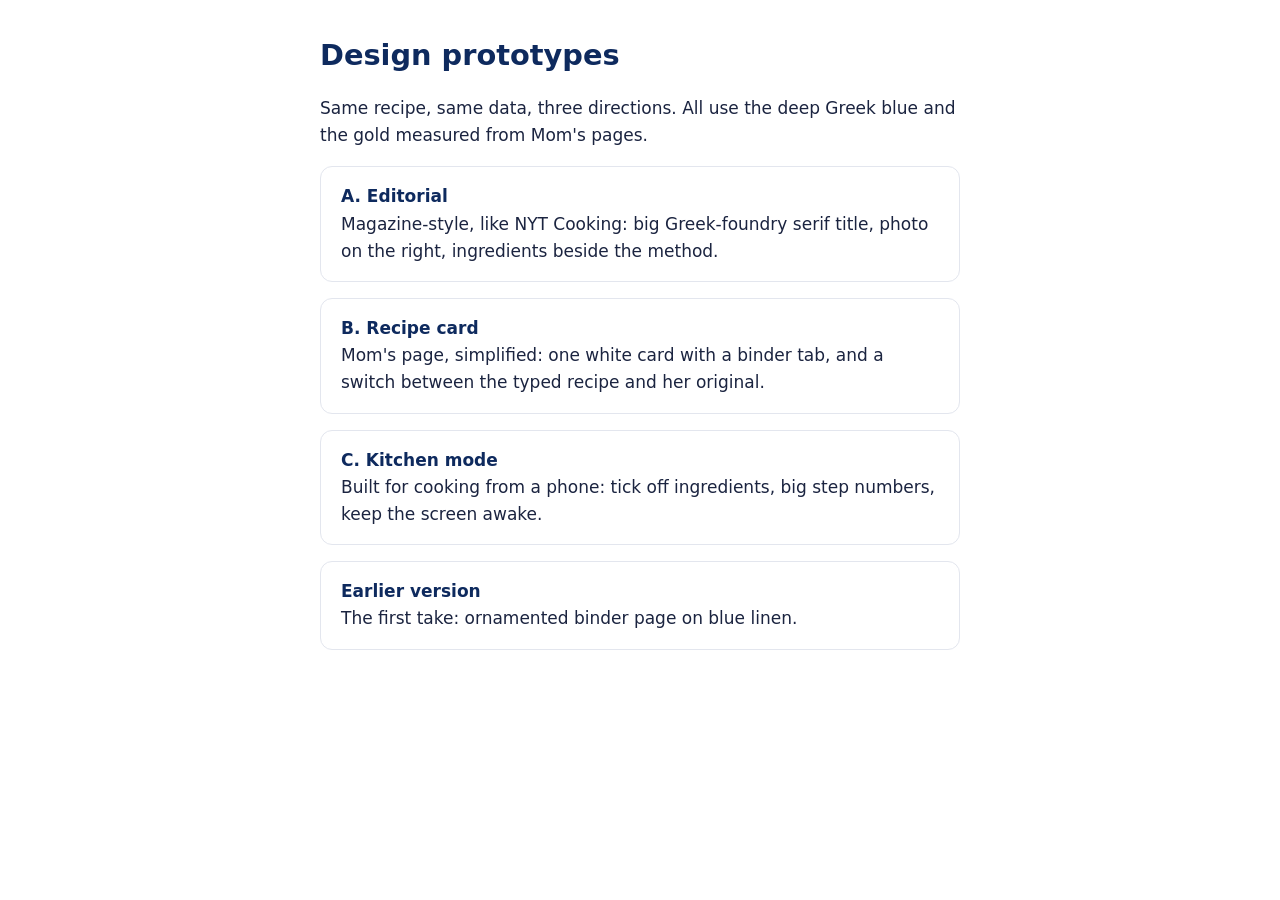
==== site/prototypes/index.html @ d42afefd "Proof-of-concept recipe page, design prototypes and initial design Co-Authored-By: Claude Opus 5.5 <" ====
<!doctype html>
<html lang="en">
<head>
  <meta charset="utf-8">
  <meta name="viewport" content="width=device-width, initial-scale=1">
  <title>Design prototypes | Karatassos Family Recipes</title>
  <link rel="stylesheet" href="base.css">
  <style>
    body { font: 1.0625rem/1.6 system-ui, sans-serif; padding: 2rem 1rem; }
    main { max-width: 40rem; margin: 0 auto; }
    h1 { color: var(--aegean); font-size: 1.8rem; margin: 0 0 0.5rem; }
    ul { padding: 0; list-style: none; display: grid; gap: 1rem; }
    li a { display: block; padding: 1rem 1.25rem; border: 1px solid var(--line); border-radius: 12px; text-decoration: none; color: var(--ink); }
    li a:hover { border-color: var(--aegean); }
    li strong { color: var(--aegean); display: block; }
  </style>
</head>
<body>
  <main>
    <h1>Design prototypes</h1>
    <p>Same recipe, same data, three directions. All use the deep Greek blue and the gold measured from Mom's pages.</p>
    <ul>
      <li><a href="editorial.html"><strong>A. Editorial</strong>Magazine-style, like NYT Cooking: big Greek-foundry serif title, photo on the right, ingredients beside the method.</a></li>
      <li><a href="card.html"><strong>B. Recipe card</strong>Mom's page, simplified: one white card with a binder tab, and a switch between the typed recipe and her original.</a></li>
      <li><a href="kitchen.html"><strong>C. Kitchen mode</strong>Built for cooking from a phone: tick off ingredients, big step numbers, keep the screen awake.</a></li>
      <li><a href="../recipe.html?r=tzatziki"><strong>Earlier version</strong>The first take: ornamented binder page on blue linen.</a></li>
    </ul>
  </main>
</body>
</html>
---- site/prototypes/base.css ----
/* Shared by all three prototypes: palette, dialog, upload list, printing. */
:root {
  --aegean: #0e2a5e;   /* deep Greek blue */
  --royal: #14347a;
  --gold: #b48e67;     /* measured from Mom's printed pages; decoration only on white */
  --gold-ink: #8a6430; /* gold that passes contrast for small text on white */
  --ink: #1b2440;
  --muted: #5b6275;
  --line: #e3e6ee;
}

*, *::before, *::after { box-sizing: border-box; }
body { margin: 0; color: var(--ink); -webkit-font-smoothing: antialiased; }
img { display: block; max-width: 100%; height: auto; }
:focus-visible { outline: 3px solid var(--royal); outline-offset: 3px; }
a { color: var(--royal); }

/* Original-page viewer */
.original-dialog { width: min(100% - 2rem, 46rem); max-height: calc(100vh - 2rem); padding: 0; border: 0; border-radius: 12px; }
.original-dialog::backdrop { background: rgba(8, 20, 46, 0.75); }
.original-dialog form { position: sticky; top: 0; display: flex; justify-content: space-between; align-items: center; padding: 0.75rem 1rem; background: #fff; border-bottom: 1px solid var(--line); }
.original-dialog h2 { margin: 0; font-size: 1.1rem; }
.original-dialog .pages { padding: 1rem; display: grid; gap: 1rem; }

/* Upload list (filled by ../js/upload.js) */
.dropzone input { position: absolute; width: 1px; height: 1px; opacity: 0; }
.dropzone:focus-within { outline: 3px solid var(--royal); outline-offset: 3px; }
.upload-queue { list-style: none; margin: 1rem 0 0; padding: 0; display: grid; gap: 0.5rem; }
.queued { display: flex; gap: 0.75rem; align-items: center; padding: 0.5rem 0.75rem; border-radius: 8px; background: #f3f5f9; line-height: 1.4; }
.queued img { width: 56px; height: 56px; object-fit: cover; border-radius: 6px; flex: none; }
.queued div { display: grid; }
.queued strong { overflow-wrap: anywhere; }
.queued.rejected { box-shadow: inset 4px 0 #c2410c; }
.queued.ok { box-shadow: inset 4px 0 var(--gold); }

.print-original { display: none; }

@media (prefers-reduced-motion: reduce) { * { transition: none !important; } }

@media print {
  @page { margin: 0.5in; }
  .no-print, .original-dialog { display: none !important; }
  .printing-original body > :not(.print-original) { display: none !important; }
  .printing-original .print-original { display: block; }
  .printing-original .print-original img { width: 100%; height: 9.8in; object-fit: contain; break-after: page; }
}
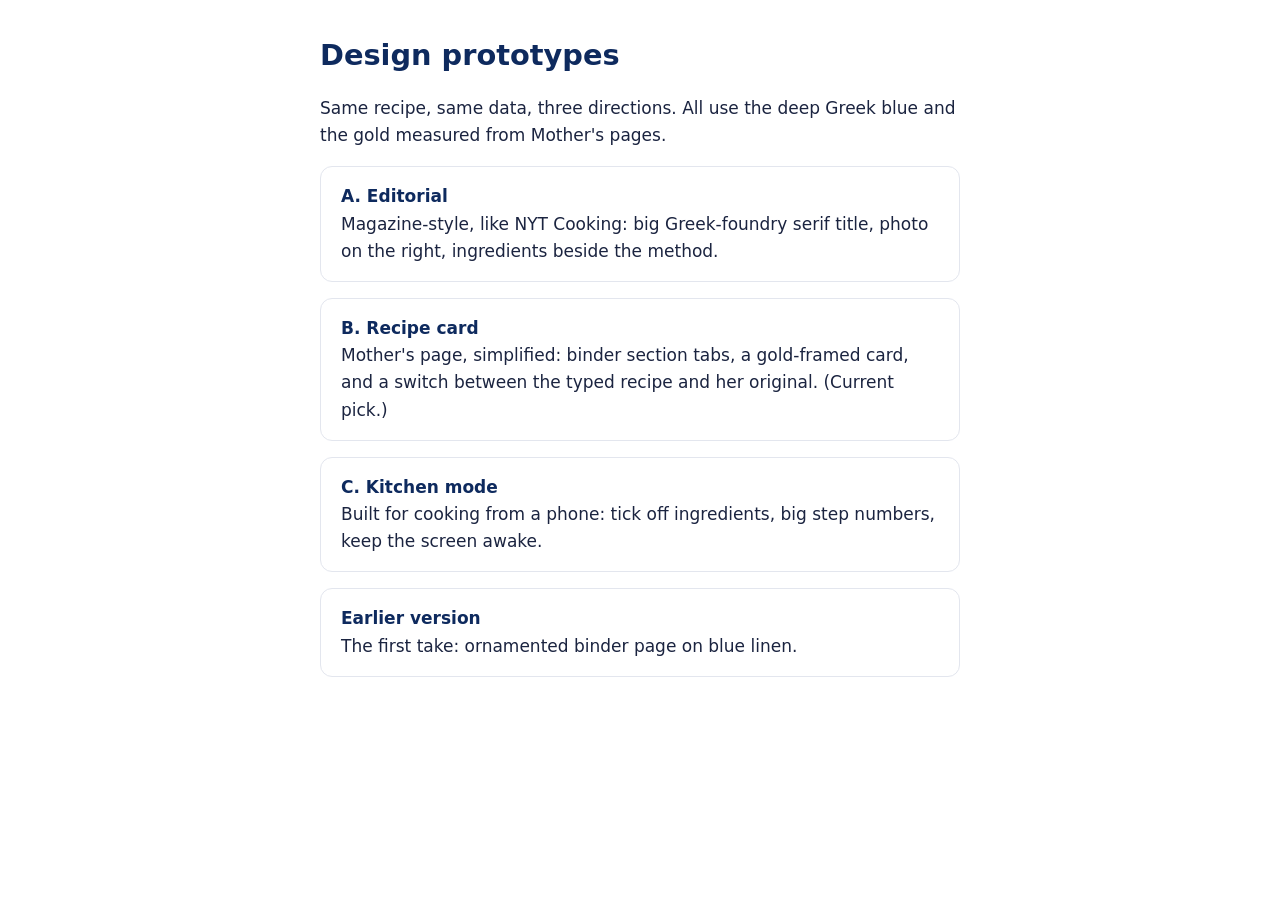
==== commit 2704cf45: "Recipe card prototype: brand header, binder section tabs, gold embellishments, 'Mother' label Co-Aut" ====
--- a/site/prototypes/index.html
+++ b/site/prototypes/index.html
@@ -18,10 +18,10 @@
 <body>
   <main>
     <h1>Design prototypes</h1>
-    <p>Same recipe, same data, three directions. All use the deep Greek blue and the gold measured from Mom's pages.</p>
+    <p>Same recipe, same data, three directions. All use the deep Greek blue and the gold measured from Mother's pages.</p>
     <ul>
       <li><a href="editorial.html"><strong>A. Editorial</strong>Magazine-style, like NYT Cooking: big Greek-foundry serif title, photo on the right, ingredients beside the method.</a></li>
-      <li><a href="card.html"><strong>B. Recipe card</strong>Mom's page, simplified: one white card with a binder tab, and a switch between the typed recipe and her original.</a></li>
+      <li><a href="card.html"><strong>B. Recipe card</strong>Mother's page, simplified: binder section tabs, a gold-framed card, and a switch between the typed recipe and her original. (Current pick.)</a></li>
       <li><a href="kitchen.html"><strong>C. Kitchen mode</strong>Built for cooking from a phone: tick off ingredients, big step numbers, keep the screen awake.</a></li>
       <li><a href="../recipe.html?r=tzatziki"><strong>Earlier version</strong>The first take: ornamented binder page on blue linen.</a></li>
     </ul>
